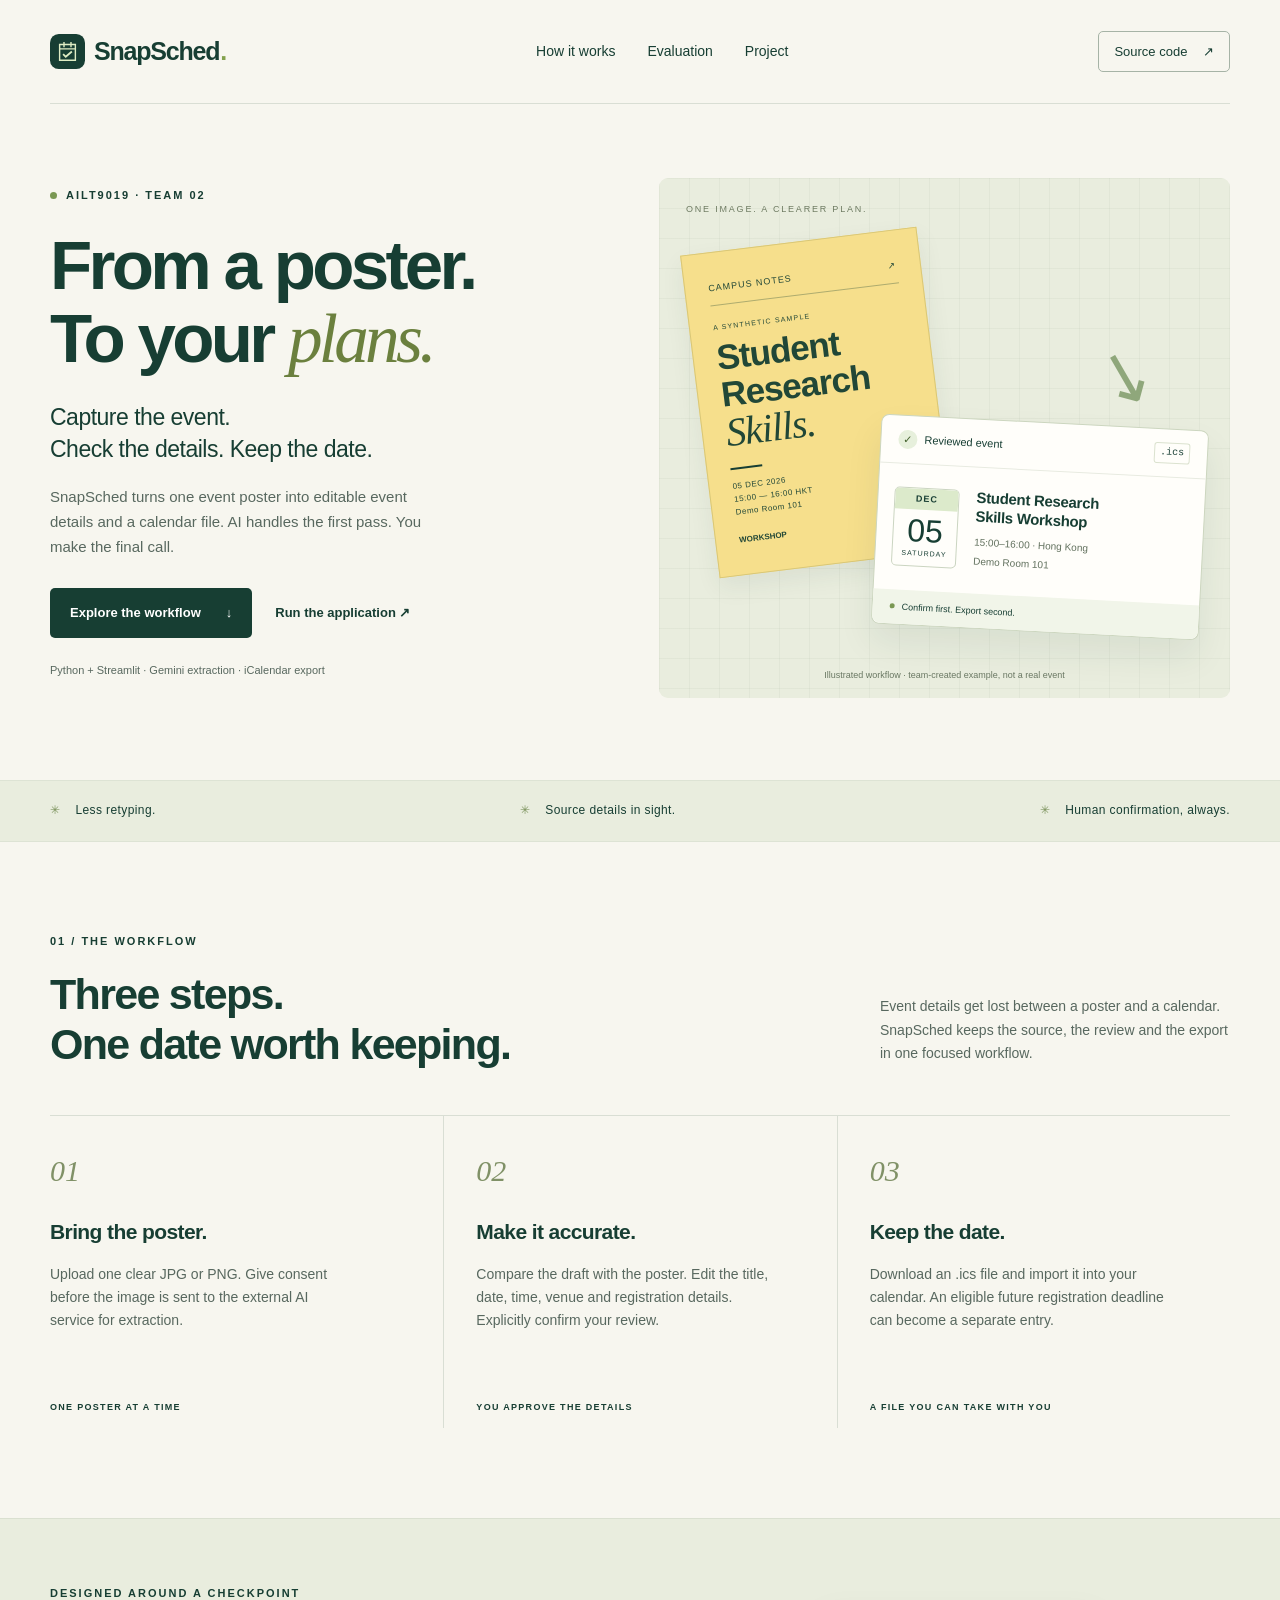
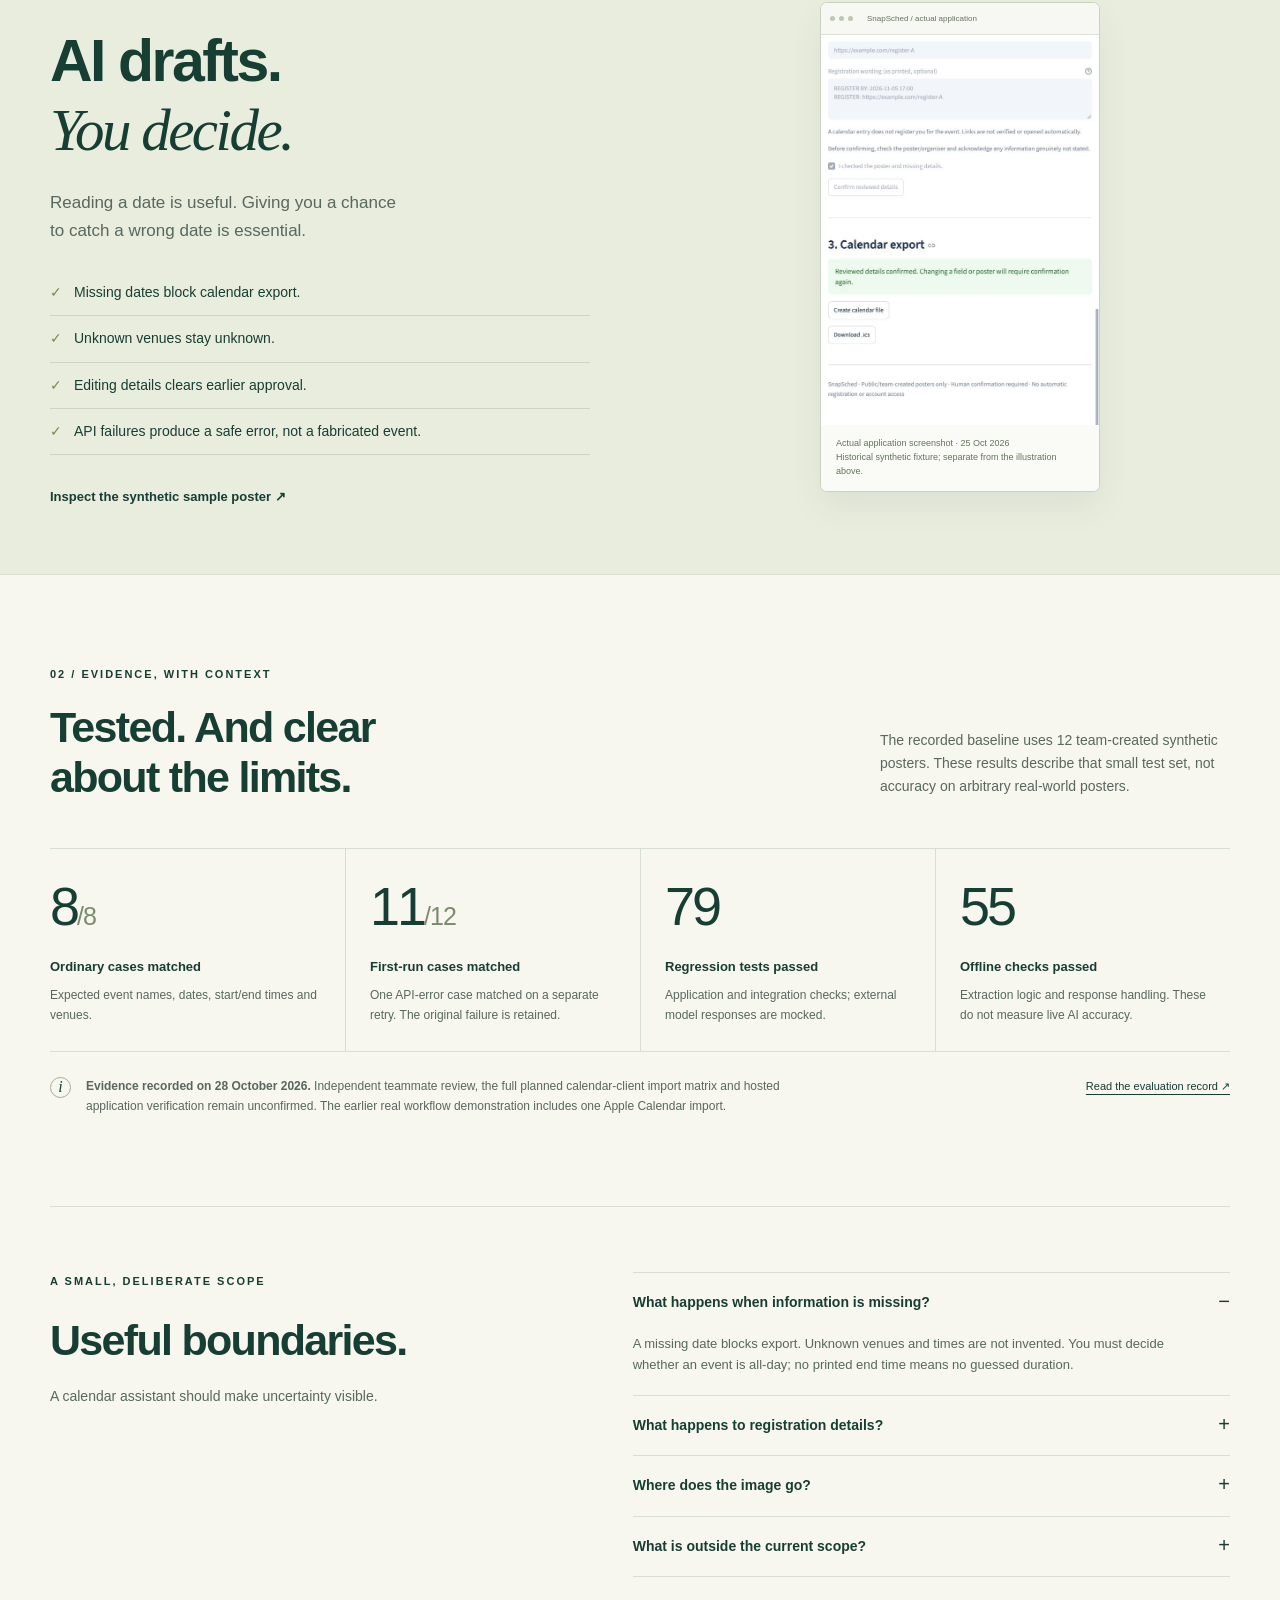
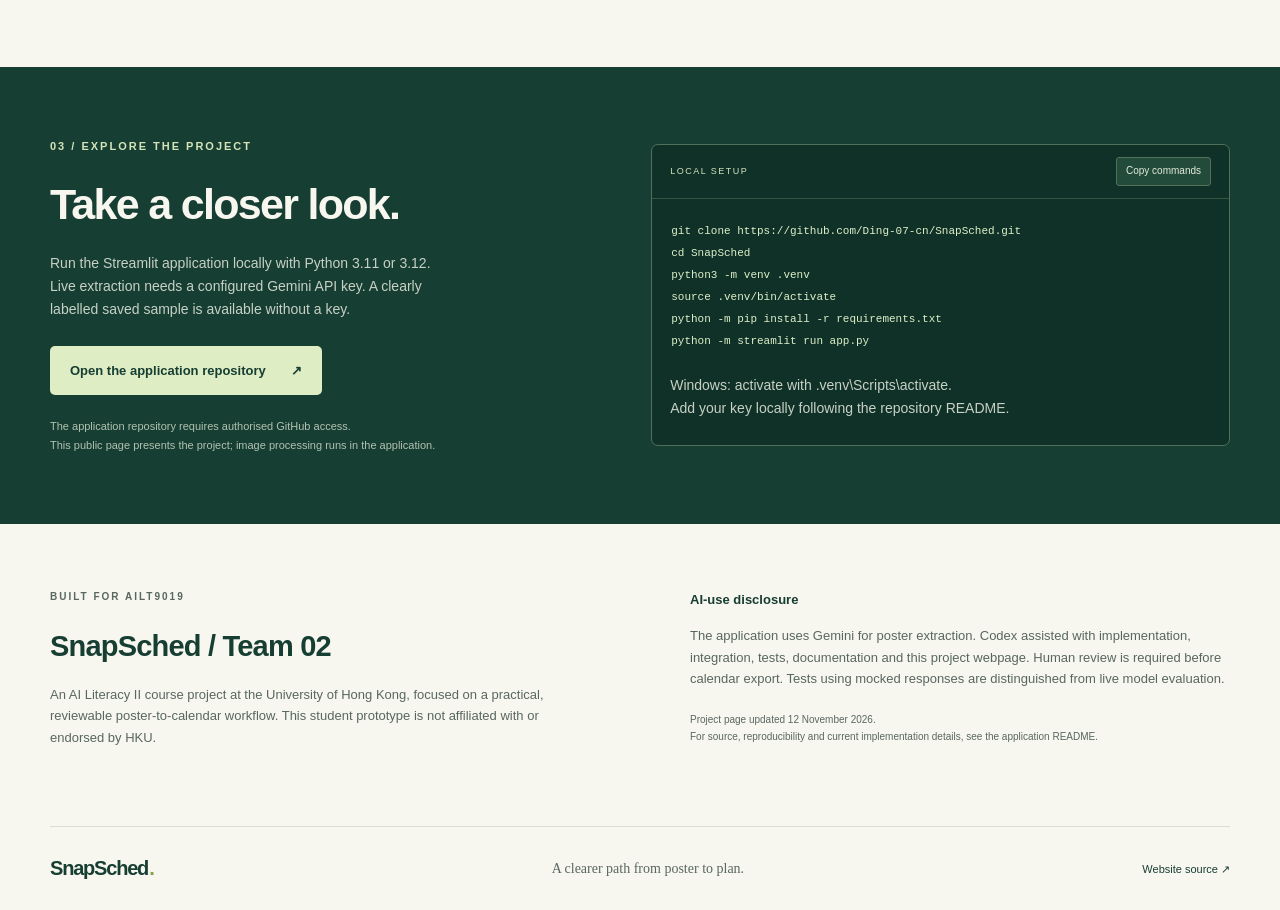
==== index.html @ 672f154a "Publish SnapSched public project website" ====
<!doctype html>
<html lang="en">
<head>
  <meta charset="utf-8">
  <meta name="viewport" content="width=device-width, initial-scale=1">
  <meta name="theme-color" content="#153d32">
  <meta name="description" content="SnapSched turns one event poster into reviewed event details and an importable calendar file. An AILT9019 Team 2 project.">
  <title>SnapSched — From poster to calendar</title>
  <link rel="icon" href="assets/icon.svg" type="image/svg+xml">
  <link rel="stylesheet" href="styles.css">
  <script src="script.js" defer></script>
</head>
<body>
  <a class="skip" href="#main">Skip to content</a>
  <header class="header wrap">
    <a class="brand" href="#" aria-label="SnapSched home"><img src="assets/icon.svg" alt="" width="35" height="35">SnapSched<span class="brand-dot">.</span></a>
    <nav aria-label="Main navigation"><a href="#workflow">How it works</a><a href="#evaluation">Evaluation</a><a href="#project">Project</a></nav>
    <a class="header-link" href="https://github.com/Ding-07-cn/SnapSched" target="_blank" rel="noopener">Source code <span aria-hidden="true">↗</span></a>
  </header>
  <main id="main">
    <section class="hero wrap" aria-labelledby="hero-title">
      <div class="hero-copy">
        <p class="eyebrow"><span class="status-dot"></span> AILT9019 · TEAM 02</p>
        <h1 id="hero-title">From a poster.<br>To your <em>plans.</em></h1>
        <p class="lead">Capture the event.<br>Check the details. Keep the date.</p>
        <p class="intro">SnapSched turns one event poster into editable event details and a calendar file. AI handles the first pass. You make the final call.</p>
        <div class="hero-actions"><a class="button primary" href="#workflow">Explore the workflow <span aria-hidden="true">↓</span></a><a class="text-link" href="#run">Run the application <span aria-hidden="true">↗</span></a></div>
        <p class="fine">Python + Streamlit · Gemini extraction · iCalendar export</p>
      </div>
      <div class="hero-art" aria-label="Illustrated synthetic example: an event poster becomes a reviewed calendar entry">
        <div class="art-grid" aria-hidden="true"></div>
        <span class="art-label">ONE IMAGE. A CLEARER PLAN.</span>
        <button class="poster-card" data-open-poster aria-label="Open the full synthetic sample poster">
          <span class="poster-top">CAMPUS NOTES <span>↗</span></span>
          <span class="poster-kicker">A SYNTHETIC SAMPLE</span>
          <span class="poster-title">Student<br>Research<br><em>Skills.</em></span>
          <span class="poster-rule"></span>
          <span class="poster-meta">05 DEC 2026<br>15:00 — 16:00 HKT<br>Demo Room 101</span>
          <span class="poster-bottom">WORKSHOP <span>+</span></span>
        </button>
        <span class="transfer" aria-hidden="true">↘</span>
        <div class="calendar-card">
          <div class="calendar-top"><span class="check-icon" aria-hidden="true">✓</span> Reviewed event <span class="file-badge">.ics</span></div>
          <div class="calendar-body"><div class="date-tile"><span>DEC</span><strong>05</strong><span>SATURDAY</span></div><div><h2>Student Research<br>Skills Workshop</h2><p>15:00–16:00 · Hong Kong</p><p>Demo Room 101</p></div></div>
          <div class="calendar-footer"><span class="status-dot"></span> Confirm first. Export second.</div>
        </div>
        <p class="art-caption">Illustrated workflow · team-created example, not a real event</p>
      </div>
    </section>
    <div class="principle"><div class="wrap"><span>Less retyping.</span><span>Source details in sight.</span><span>Human confirmation, always.</span></div></div>
    <section class="section wrap" id="workflow" aria-labelledby="workflow-title">
      <div class="section-heading"><div><p class="eyebrow">01 / THE WORKFLOW</p><h2 id="workflow-title">Three steps.<br>One date worth keeping.</h2></div><p>Event details get lost between a poster and a calendar. SnapSched keeps the source, the review and the export in one focused workflow.</p></div>
      <div class="steps">
        <article><span class="step-number">01</span><h3>Bring the poster.</h3><p>Upload one clear JPG or PNG. Give consent before the image is sent to the external AI service for extraction.</p><span class="step-note">ONE POSTER AT A TIME</span></article>
        <article><span class="step-number">02</span><h3>Make it accurate.</h3><p>Compare the draft with the poster. Edit the title, date, time, venue and registration details. Explicitly confirm your review.</p><span class="step-note">YOU APPROVE THE DETAILS</span></article>
        <article><span class="step-number">03</span><h3>Keep the date.</h3><p>Download an .ics file and import it into your calendar. An eligible future registration deadline can become a separate entry.</p><span class="step-note">A FILE YOU CAN TAKE WITH YOU</span></article>
      </div>
    </section>
    <section class="review-section" aria-labelledby="review-title"><div class="wrap review-layout">
      <div class="review-copy"><p class="eyebrow">DESIGNED AROUND A CHECKPOINT</p><h2 id="review-title">AI drafts.<br><em>You decide.</em></h2><p>Reading a date is useful. Giving you a chance to catch a wrong date is essential.</p><ul class="review-list"><li>Missing dates block calendar export.</li><li>Unknown venues stay unknown.</li><li>Editing details clears earlier approval.</li><li>API failures produce a safe error, not a fabricated event.</li></ul><button class="text-link" data-open-poster>Inspect the synthetic sample poster <span aria-hidden="true">↗</span></button></div>
      <figure class="screenshot-frame"><div class="window-strip"><i></i><i></i><i></i><span>SnapSched / actual application</span></div><img src="assets/calendar-export.png" width="630" height="984" loading="lazy" alt="Actual SnapSched interface showing a checked review acknowledgement, confirmed calendar export, and Download .ics button."><figcaption>Actual application screenshot · 25 Oct 2026<br>Historical synthetic fixture; separate from the illustration above.</figcaption></figure>
    </div></section>
    <section class="section wrap" id="evaluation" aria-labelledby="evaluation-title">
      <div class="section-heading"><div><p class="eyebrow">02 / EVIDENCE, WITH CONTEXT</p><h2 id="evaluation-title">Tested. And clear<br>about the limits.</h2></div><p>The recorded baseline uses 12 team-created synthetic posters. These results describe that small test set, not accuracy on arbitrary real-world posters.</p></div>
      <div class="results"><article><strong>8<span>/8</span></strong><h3>Ordinary cases matched</h3><p>Expected event names, dates, start/end times and venues.</p></article><article><strong>11<span>/12</span></strong><h3>First-run cases matched</h3><p>One API-error case matched on a separate retry. The original failure is retained.</p></article><article><strong>79</strong><h3>Regression tests passed</h3><p>Application and integration checks; external model responses are mocked.</p></article><article><strong>55</strong><h3>Offline checks passed</h3><p>Extraction logic and response handling. These do not measure live AI accuracy.</p></article></div>
      <div class="evidence-note"><span class="note-mark" aria-hidden="true">i</span><p><strong>Evidence recorded on 28 October 2026.</strong> Independent teammate review, the full planned calendar-client import matrix and hosted application verification remain unconfirmed. The earlier real workflow demonstration includes one Apple Calendar import.</p><a href="https://github.com/Ding-07-cn/SnapSched/blob/main/evaluation/results/README.md" target="_blank" rel="noopener">Read the evaluation record ↗</a></div>
    </section>
    <section class="section boundaries wrap" aria-labelledby="boundaries-title"><div><p class="eyebrow">A SMALL, DELIBERATE SCOPE</p><h2 id="boundaries-title">Useful boundaries.</h2><p class="boundary-intro">A calendar assistant should make uncertainty visible.</p></div><div class="accordions"><details open><summary>What happens when information is missing?</summary><p>A missing date blocks export. Unknown venues and times are not invented. You must decide whether an event is all-day; no printed end time means no guessed duration.</p></details><details><summary>What happens to registration details?</summary><p>Future registration deadlines can become separate calendar entries. Expired deadlines do not generate reminders. Creating a calendar entry does not register you for an event. QR codes require a manual check.</p></details><details><summary>Where does the image go?</summary><p>Live extraction sends a compressed image to the Gemini API. The app does not intentionally save uploads to its own database, but provider and hosting data policies still apply. Use public or synthetic posters. Clearing the session cannot erase downloaded files or provider records.</p></details><details><summary>What is outside the current scope?</summary><p>One event per image, single-day events and Hong Kong time. No calendar account access, automatic sync, mailbox scraping or automatic registration. Calendar import and alarm behaviour depend on the client.</p></details></div></section>
    <section class="run-section" id="run" aria-labelledby="run-title"><div class="wrap run-layout"><div><p class="eyebrow">03 / EXPLORE THE PROJECT</p><h2 id="run-title">Take a closer look.</h2><p>Run the Streamlit application locally with Python 3.11 or 3.12. Live extraction needs a configured Gemini API key. A clearly labelled saved sample is available without a key.</p><a class="button light" href="https://github.com/Ding-07-cn/SnapSched" target="_blank" rel="noopener">Open the application repository <span aria-hidden="true">↗</span></a><p class="run-fine">The application repository requires authorised GitHub access.<br>This public page presents the project; image processing runs in the application.</p></div><div class="terminal"><div class="terminal-heading"><span>LOCAL SETUP</span><button id="copy-setup" type="button">Copy commands</button></div><pre><code id="setup-commands">git clone https://github.com/Ding-07-cn/SnapSched.git
cd SnapSched
python3 -m venv .venv
source .venv/bin/activate
python -m pip install -r requirements.txt
python -m streamlit run app.py</code></pre><p>Windows: activate with .venv\Scripts\activate.<br>Add your key locally following the repository README.</p><p id="copy-status" role="status" aria-live="polite"></p></div></div></section>
    <section class="project-section wrap" id="project" aria-labelledby="project-title"><div><p class="eyebrow">BUILT FOR AILT9019</p><h2 id="project-title">SnapSched / Team 02</h2><p>An AI Literacy II course project at the University of Hong Kong, focused on a practical, reviewable poster-to-calendar workflow. This student prototype is not affiliated with or endorsed by HKU.</p></div><div class="disclosure"><h3>AI-use disclosure</h3><p>The application uses Gemini for poster extraction. Codex assisted with implementation, integration, tests, documentation and this project webpage. Human review is required before calendar export. Tests using mocked responses are distinguished from live model evaluation.</p><p class="fine">Project page updated 12 November 2026.<br>For source, reproducibility and current implementation details, see the application README.</p></div></section>
  </main>
  <footer class="wrap footer"><a class="brand" href="#">SnapSched<span class="brand-dot">.</span></a><p>A clearer path from poster to plan.</p><a href="https://github.com/gejiayu202509-maker/snapsched-web" target="_blank" rel="noopener">Website source ↗</a></footer>
  <dialog id="poster-dialog" aria-labelledby="poster-dialog-title"><div class="dialog-heading"><h2 id="poster-dialog-title">Synthetic sample poster</h2><button id="close-poster" type="button" aria-label="Close sample poster">✕</button></div><p>Team-created UI fixture. This is not a real event or live AI result.</p><img src="assets/sample-poster.png" alt="Synthetic Student Research Skills Workshop poster: 5 December 2026, 15:00–16:00 HKT, Demo Room 101; register by 3 December at 18:00."></dialog>
</body>
</html>
---- styles.css ----
:root{--ink:#173e33;--muted:#58685f;--paper:#f7f6ef;--line:#d9ded4;--lime:#d5ebad;--serif:Georgia,'Times New Roman',serif}*{box-sizing:border-box}html{scroll-behavior:smooth;scroll-padding-top:28px}body{margin:0;color:var(--ink);background:var(--paper);font-size:16px;font-family:-apple-system,BlinkMacSystemFont,'Segoe UI',sans-serif;line-height:1.65}a{color:inherit;text-decoration:none}button{font:inherit;color:inherit;cursor:pointer}img{max-width:100%;height:auto;display:block}button,a{-webkit-tap-highlight-color:transparent}a:focus-visible,button:focus-visible,summary:focus-visible{outline:3px solid #b07527;outline-offset:5px}button:disabled{cursor:default}.wrap{width:min(1180px,calc(100% - 80px));margin-inline:auto}.skip{position:absolute;top:-80px;background:var(--ink);color:white;padding:10px;z-index:10}.skip:focus{top:10px}.header{height:104px;display:flex;align-items:center;justify-content:space-between;border-bottom:1px solid var(--line)}.brand{font-weight:750;font-size:25px;letter-spacing:-1.2px;display:flex;align-items:center;gap:9px}.brand-dot{color:#83a14d;margin-left:-8px}.header nav{display:flex;gap:32px;font-size:14px}.header nav a:hover,.text-link:hover{color:#597c39}.header-link{font-size:13px;border:1px solid #a6b3a6;padding:9px 15px;border-radius:5px}.header-link span{margin-left:12px}.hero{display:grid;grid-template-columns:1fr 1fr;gap:38px;padding-block:74px 82px;align-items:center}.eyebrow{font-size:11px;font-weight:700;letter-spacing:2px;margin:0 0 25px;display:flex;align-items:center;gap:9px}.status-dot{display:inline-block;width:7px;height:7px;background:#7a9853;border-radius:100%;flex-shrink:0}h1,h2,h3,p{margin-top:0}h1{font-size:clamp(52px,5.4vw,76px);line-height:1.06;letter-spacing:-3.7px;font-weight:550;margin-bottom:25px}em{font-family:var(--serif);font-weight:400}h1 em{color:#6b803e}.lead{font-size:23px;line-height:1.4;letter-spacing:-.5px;margin-bottom:20px}.intro{font-size:15px;max-width:390px;color:var(--muted);margin-bottom:29px}.hero-actions{display:flex;align-items:center;gap:23px;flex-wrap:wrap}.button{display:inline-flex;align-items:center;gap:25px;padding:13px 19px;border-radius:5px;font-size:13px;font-weight:600;border:1px solid transparent;transition:transform .16s,background .16s}.button:hover{transform:translateY(-2px)}.primary{background:var(--ink);color:#fff}.primary:hover{background:#2c5747}.text-link{font-size:13px;font-weight:600;background:none;border:0;padding:0}.fine{color:var(--muted);font-size:11px;margin-top:23px}.hero-art{height:520px;position:relative;background:#e9edde;border-radius:9px;overflow:hidden}.art-grid{position:absolute;inset:0;background-image:linear-gradient(#71846910 1px,transparent 1px),linear-gradient(90deg,#71846910 1px,transparent 1px);background-size:30px 30px}.art-label{position:absolute;top:24px;left:27px;font-size:9px;letter-spacing:1.8px;color:#6d7a61}.poster-card{position:absolute;left:40px;top:62px;width:238px;height:325px;transform:rotate(-7deg);background:#f6df8c;color:#214737;padding:20px 23px;text-align:left;border:1px solid #d9c777;box-shadow:0 10px 25px #24433013;transition:transform .2s}.poster-card:hover{transform:rotate(-4deg) translateY(-3px)}.poster-top{display:flex;justify-content:space-between;font-size:9px;letter-spacing:1px;border-bottom:1px solid #264b3859;padding-bottom:9px}.poster-kicker{display:block;font-size:7px;letter-spacing:1.2px;margin-block:16px 7px}.poster-title{display:block;font-size:35px;line-height:1.04;font-weight:650;letter-spacing:-1px}.poster-title em{font-size:40px}.poster-rule{display:block;width:32px;height:2px;background:var(--ink);margin-block:14px 10px}.poster-meta{font-size:8px;line-height:1.65;display:block;letter-spacing:.5px}.poster-bottom{display:flex;justify-content:space-between;margin-top:15px;font-size:8px;font-weight:600}.transfer{position:absolute;right:75px;top:140px;font-size:70px;font-family:var(--serif);color:#8fa77b;transform:rotate(15deg)}.calendar-card{position:absolute;bottom:66px;right:26px;width:328px;background:#fffefa;border:1px solid #ccd6bf;border-radius:8px;box-shadow:0 18px 35px #173e3314;transform:rotate(3deg)}.calendar-top{display:flex;align-items:center;gap:7px;padding:13px 17px;border-bottom:1px solid #e8ebe1;font-size:11px}.check-icon{background:#e7f0dc;color:#45632f;border-radius:100%;display:inline-grid;place-items:center;width:19px;height:19px;font-size:11px}.file-badge{margin-left:auto;border:1px solid #dbe2cf;border-radius:3px;padding:1px 5px;font-family:monospace;font-size:10px}.calendar-body{padding:20px 16px;display:flex;gap:17px;align-items:center}.date-tile{width:65px;flex-shrink:0;text-align:center;border:1px solid #cbd5c1;border-radius:5px;overflow:hidden;line-height:1.2;padding-bottom:7px}.date-tile span{display:block;font-size:7px;letter-spacing:1px}.date-tile span:first-child{background:#dceacb;padding:5px;margin-bottom:2px;font-size:9px;font-weight:700}.date-tile strong{display:block;font-size:32px;font-weight:500}.calendar-body h2{font-size:15px;line-height:1.3;letter-spacing:-.3px;margin:0 0 8px}.calendar-body p{font-size:10px;margin:3px 0;color:#62715e}.calendar-footer{padding:10px 17px;background:#f1f5e9;font-size:9px;display:flex;align-items:center;gap:7px;border-radius:0 0 8px 8px}.calendar-footer .status-dot{width:5px;height:5px}.art-caption{position:absolute;bottom:15px;margin:0;left:0;right:0;text-align:center;font-size:9px;color:#6a7863}.principle{background:#e9edde;border-block:1px solid #dde3d4}.principle .wrap{display:flex;justify-content:space-between;padding-block:20px;font-size:12px;letter-spacing:.4px}.principle span:before{content:'✳';margin-right:15px;color:#7e945e}.section{padding-block:90px}.section-heading{display:flex;justify-content:space-between;gap:70px;align-items:flex-end;margin-bottom:45px}.section-heading .eyebrow{margin-bottom:20px}h2{font-size:43px;line-height:1.16;letter-spacing:-1.7px;font-weight:550;margin-bottom:0}.section-heading>p{max-width:350px;font-size:14px;color:var(--muted);margin:0 0 5px}.steps{display:grid;grid-template-columns:repeat(3,1fr);border-top:1px solid var(--line)}.steps article{padding:30px 30px 10px 0}.steps article+article{border-left:1px solid var(--line);padding-left:32px}.step-number{font-family:var(--serif);font-style:italic;font-size:30px;color:#809167}.steps h3{font-size:21px;font-weight:600;letter-spacing:-.6px;margin:20px 0 13px}.steps p{font-size:14px;color:var(--muted);min-height:115px;max-width:295px}.step-note{font-size:9px;letter-spacing:1.3px;font-weight:600}.review-section{background:#e9edde;border-block:1px solid #dae0d0}.review-layout{display:grid;grid-template-columns:1fr 1fr;gap:100px;align-items:center;padding-block:65px}.review-copy h2{font-size:59px;letter-spacing:-2.5px;margin-bottom:25px}.review-copy>p:not(.eyebrow){font-size:17px;max-width:360px;color:var(--muted)}.review-list{list-style:none;padding:0;margin-block:25px 28px;font-size:14px}.review-list li{border-bottom:1px solid #cbd5c2;padding:11px 0;display:flex;gap:12px}.review-list li:before{content:'✓';color:#718d4b}.screenshot-frame{margin:0 auto;width:280px;overflow:hidden;box-shadow:0 15px 35px #173e3310;border-radius:7px;border:1px solid #c8d3c0;background:#fff}.window-strip{display:flex;gap:4px;align-items:center;background:#f7f8f3;border-bottom:1px solid #dce2d6;padding:9px}.window-strip i{width:5px;height:5px;border-radius:50%;background:#bdc8b3}.window-strip span{font-size:8px;margin-left:10px;color:#677260}.screenshot-frame>img{width:100%;height:390px;object-fit:cover;object-position:center 46%}.screenshot-frame figcaption{font-size:9px;line-height:1.55;padding:12px 15px;color:#63735b;background:#fafbf7}.results{display:grid;grid-template-columns:repeat(4,1fr);border-block:1px solid var(--line)}.results article{padding:25px 24px 25px 0}.results article+article{border-left:1px solid var(--line);padding-left:24px}.results strong{font-size:54px;letter-spacing:-3px;line-height:1.2;font-weight:450}.results strong span{font-size:25px;letter-spacing:-1px;color:#7c8b70}.results h3{font-size:13px;margin:17px 0 9px;font-weight:650}.results p{font-size:12px;color:var(--muted);margin:0}.evidence-note{display:flex;align-items:flex-start;gap:15px;margin-top:25px}.note-mark{font:italic 16px var(--serif);border:1px solid #a2af95;border-radius:50%;width:21px;height:21px;display:grid;place-items:center;flex-shrink:0}.evidence-note p{font-size:12px;color:var(--muted);max-width:700px;margin:0}.evidence-note a{font-size:11px;text-decoration:underline;text-underline-offset:4px;margin-left:auto;max-width:155px;flex-shrink:0}.boundaries{display:grid;grid-template-columns:1fr 1.2fr;gap:85px;border-top:1px solid var(--line);padding-top:65px}.boundary-intro{font-size:14px;color:var(--muted);margin-top:20px}.accordions details{border-bottom:1px solid var(--line)}.accordions details:first-child{border-top:1px solid var(--line)}summary{padding:18px 24px 18px 0;font-size:14px;font-weight:600;cursor:pointer;position:relative;list-style:none}summary::-webkit-details-marker{display:none}summary:after{content:'+';position:absolute;right:0;font-weight:400;font-size:20px;top:12px}details[open] summary:after{content:'−'}.accordions p{font-size:13px;color:var(--muted);margin:0 25px 20px 0}.run-section{background:#173e33;color:#f7f6ef;padding-block:70px}.run-layout{display:grid;grid-template-columns:1fr 1.1fr;gap:75px;align-items:center}.run-section .eyebrow{color:#d3e4b9}.run-layout>div>p:not(.eyebrow){max-width:400px;font-size:14px;color:#c7d1c6;margin-block:22px 25px}.light{background:#dfedc4;color:var(--ink)}.run-layout .run-fine{font-size:11px!important;color:#b1c2b2!important;margin-bottom:0!important}.terminal{border:1px solid #50705b;background:#103127;border-radius:7px;overflow:hidden}.terminal-heading{display:flex;justify-content:space-between;align-items:center;padding:12px 18px;border-bottom:1px solid #365645;font-size:9px;letter-spacing:1.5px;color:#d2e3be}.terminal-heading button{font-size:10px;letter-spacing:0;background:#234b3b;border:1px solid #54715a;border-radius:3px;padding:5px 9px;color:#e3ebdc}.terminal pre{font-size:11px;line-height:2;overflow-x:auto;padding:10px 19px 0;color:#def0ca;tab-size:2}.terminal>p{font-size:10px;color:#acbfae;margin:18px}.terminal #copy-status:empty{display:none}.project-section{padding-block:65px;display:grid;grid-template-columns:1fr 1fr;gap:100px}.project-section h2{font-size:29px;letter-spacing:-.8px;margin-bottom:20px}.project-section p{font-size:13px;color:var(--muted)}.project-section .eyebrow{font-size:10px}.disclosure h3{font-size:13px;font-weight:650;margin-bottom:15px}.disclosure .fine{font-size:10px}.footer{display:flex;align-items:center;justify-content:space-between;border-top:1px solid var(--line);padding-block:25px}.footer .brand{font-size:20px}.footer p{font-family:var(--serif);font-size:14px;color:var(--muted);margin:0}.footer>a:last-child{font-size:11px}dialog{border:1px solid #ced8c4;border-radius:10px;padding:22px;width:min(650px,calc(100% - 32px));max-height:90vh;color:var(--ink);background:var(--paper)}dialog::backdrop{background:#09261ee0;backdrop-filter:blur(4px)}.dialog-heading{display:flex;justify-content:space-between;gap:20px;align-items:center}.dialog-heading h2{font-size:21px;letter-spacing:-.5px}.dialog-heading button{border:1px solid var(--line);background:transparent;border-radius:4px;width:34px;height:34px}dialog p{font-size:12px;color:var(--muted);margin-top:12px}dialog img{border-radius:4px}
@media(min-width:1450px){.hero{padding-block:95px 100px}.hero-art{height:550px}.poster-card{left:50px;top:70px}.calendar-card{bottom:80px}}
@media(max-width:1000px){.wrap{width:calc(100% - 48px)}.hero{gap:20px;padding-block:55px}h1{font-size:59px;letter-spacing:-3px}.hero-art{height:480px}.poster-card{left:25px;width:218px}.calendar-card{width:290px;right:16px;bottom:58px}.calendar-body{gap:12px;padding:17px 13px}.calendar-body h2{font-size:13px}.transfer{right:35px}.section-heading{gap:35px}.review-layout{gap:45px}.run-layout{gap:35px}.terminal pre{font-size:10px}.project-section{gap:55px}.steps p{min-height:145px}.results strong{font-size:47px}.results article{padding-right:17px}.results article+article{padding-left:17px}}
@media(max-width:700px){.wrap{width:calc(100% - 40px)}.header{height:78px}.brand{font-size:23px}.brand img{width:30px;height:30px}.header nav{gap:18px;font-size:12px}.header nav a:last-child{display:none}.header-link{display:none}.hero{grid-template-columns:1fr;padding-block:43px 35px;gap:35px}.hero .eyebrow{margin-bottom:22px}h1{font-size:61px;letter-spacing:-3.2px;line-height:1.03}.lead{font-size:21px}.intro{font-size:14px;max-width:100%}.hero-actions{gap:17px}.hero-art{height:460px;max-width:500px;width:100%;margin:auto}.poster-card{top:60px;left:35px;width:223px;height:308px}.calendar-card{width:280px;right:19px;bottom:50px}.art-label{font-size:8px}.art-caption{font-size:8px;bottom:13px}.poster-title{font-size:32px}.poster-title em{font-size:36px}.poster-bottom{margin-top:11px}.transfer{top:110px;right:26px}.principle .wrap{font-size:10px;gap:14px;justify-content:center;text-align:center}.principle span:before{display:block;margin:0 0 5px}.section{padding-block:55px}.section-heading{display:block;margin-bottom:30px}.section-heading>p{max-width:100%;margin-top:23px;font-size:13px}h2{font-size:36px;letter-spacing:-1.3px}.eyebrow{font-size:10px;letter-spacing:1.7px}.steps{grid-template-columns:1fr}.steps article{padding:21px 0!important;border-left:0!important;border-bottom:1px solid var(--line);position:relative;padding-left:55px!important}.step-number{position:absolute;left:0;top:24px;font-size:27px}.steps h3{margin:5px 0 10px;font-size:20px}.steps p{min-height:0;max-width:100%;font-size:13px;margin-bottom:18px}.step-note{font-size:8px}.review-layout{grid-template-columns:1fr;gap:35px;padding-block:48px}.review-copy h2{font-size:48px}.review-copy>p:not(.eyebrow){font-size:15px}.review-list{font-size:13px}.screenshot-frame{width:290px;max-width:100%}.results{grid-template-columns:1fr 1fr}.results article{padding:23px 17px!important;border-left:0!important}.results article:nth-child(even){border-left:1px solid var(--line)!important}.results article:nth-child(n+3){border-top:1px solid var(--line)}.results strong{font-size:48px}.results h3{font-size:12px}.results p{font-size:11px}.evidence-note{flex-wrap:wrap;gap:10px}.evidence-note p{flex:1;font-size:11px}.evidence-note a{margin-left:31px;max-width:none;font-size:11px}.boundaries{display:block;padding-top:45px}.accordions{margin-top:26px}summary{font-size:13px}.run-section{padding-block:50px}.run-layout{grid-template-columns:1fr;gap:30px}.run-section h2{font-size:36px}.run-layout>div>p:not(.eyebrow){max-width:100%;font-size:13px}.terminal pre{font-size:10px}.terminal-heading{padding:12px}.terminal>p{font-size:10px}.project-section{grid-template-columns:1fr;gap:22px;padding-block:45px}.project-section h2{font-size:27px}.project-section p{font-size:12px}.footer{flex-wrap:wrap;gap:15px}.footer p{display:none}.footer>a:last-child{font-size:10px}}
@media(prefers-reduced-motion:reduce){html{scroll-behavior:auto}.button,.poster-card{transition:none}}
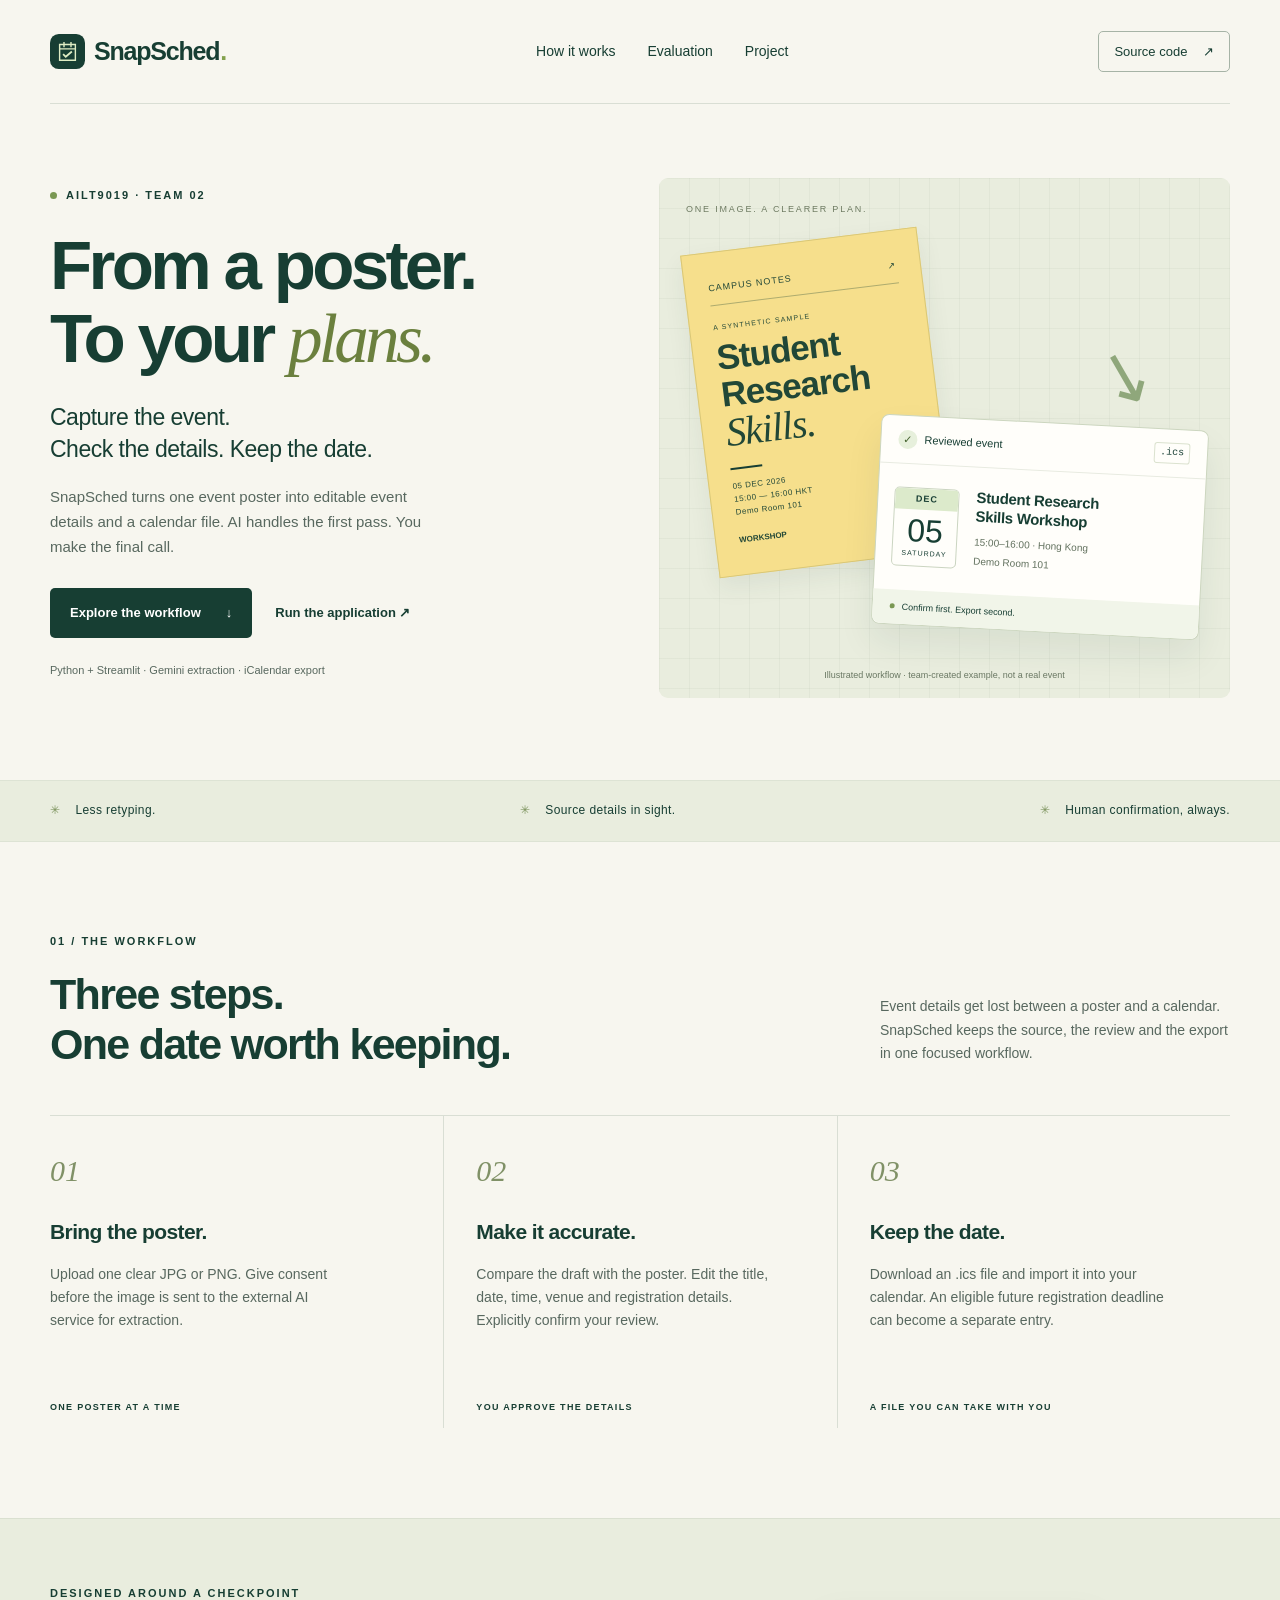
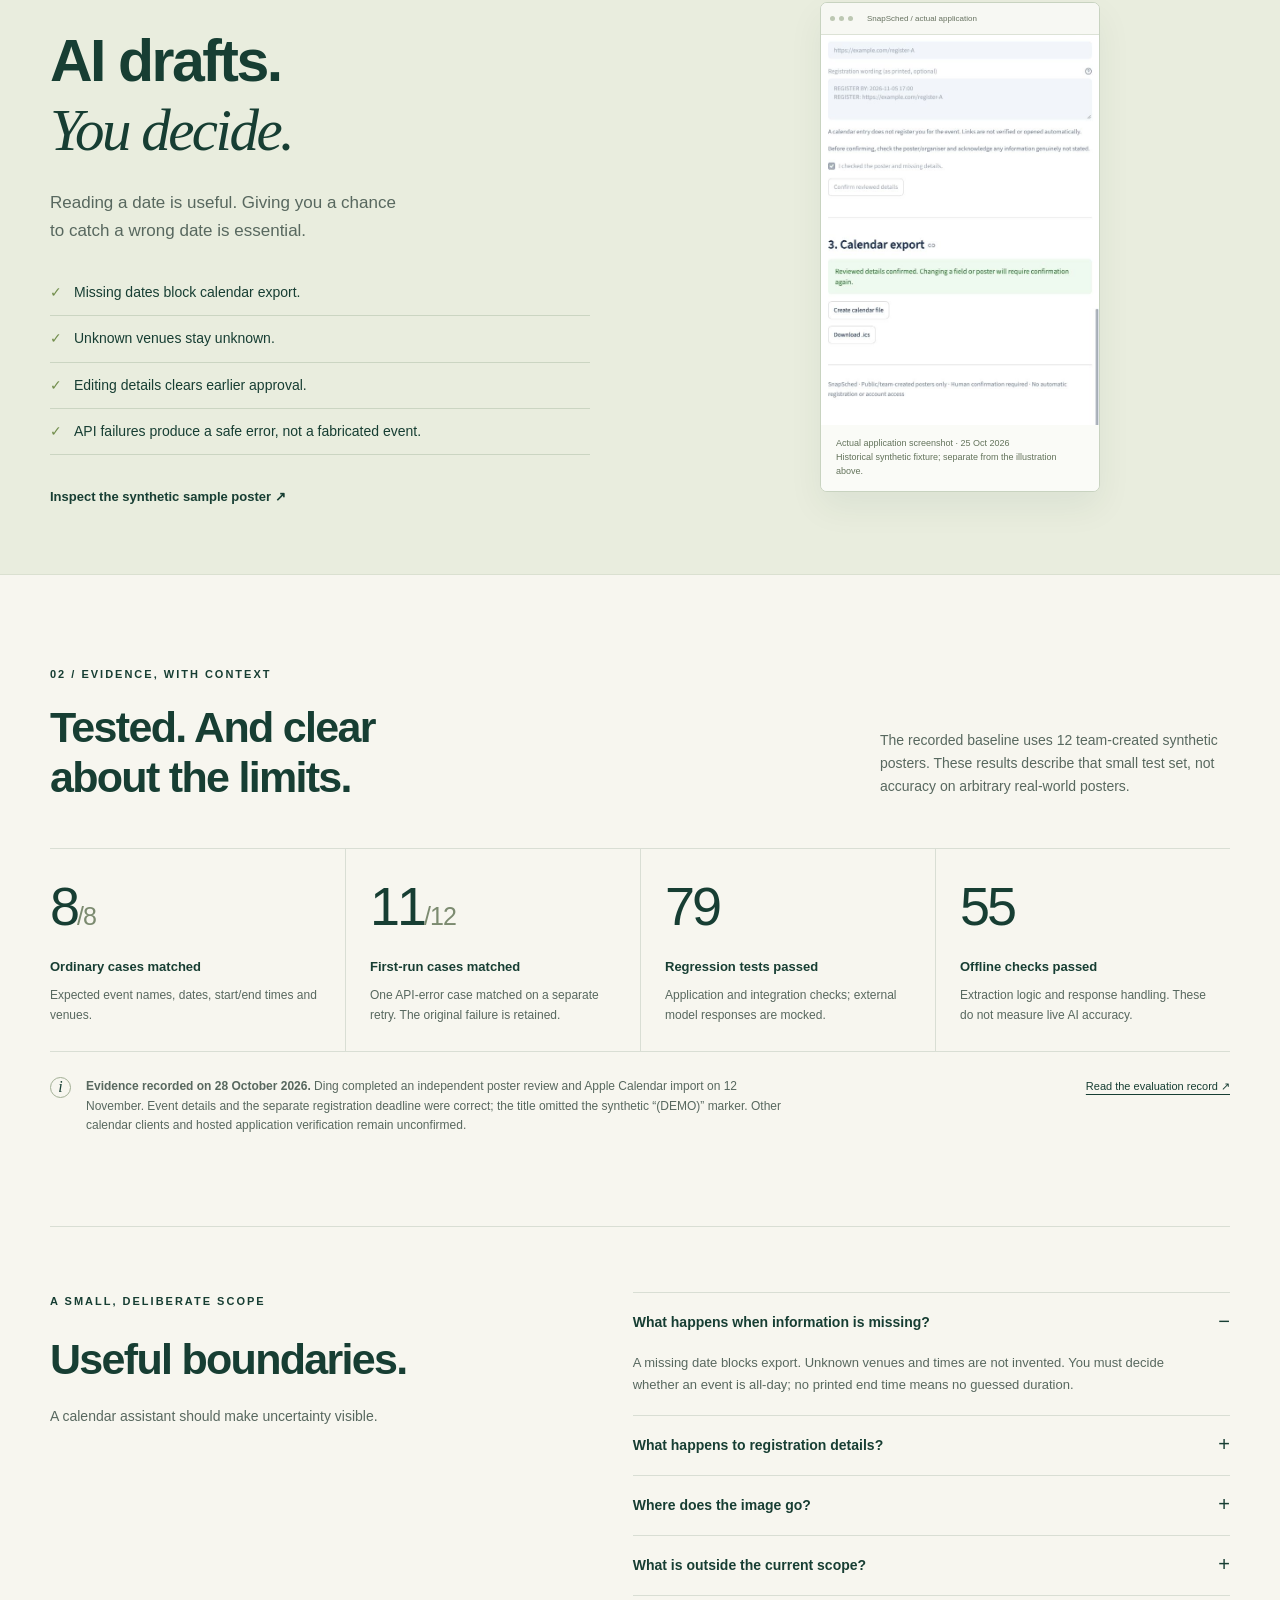
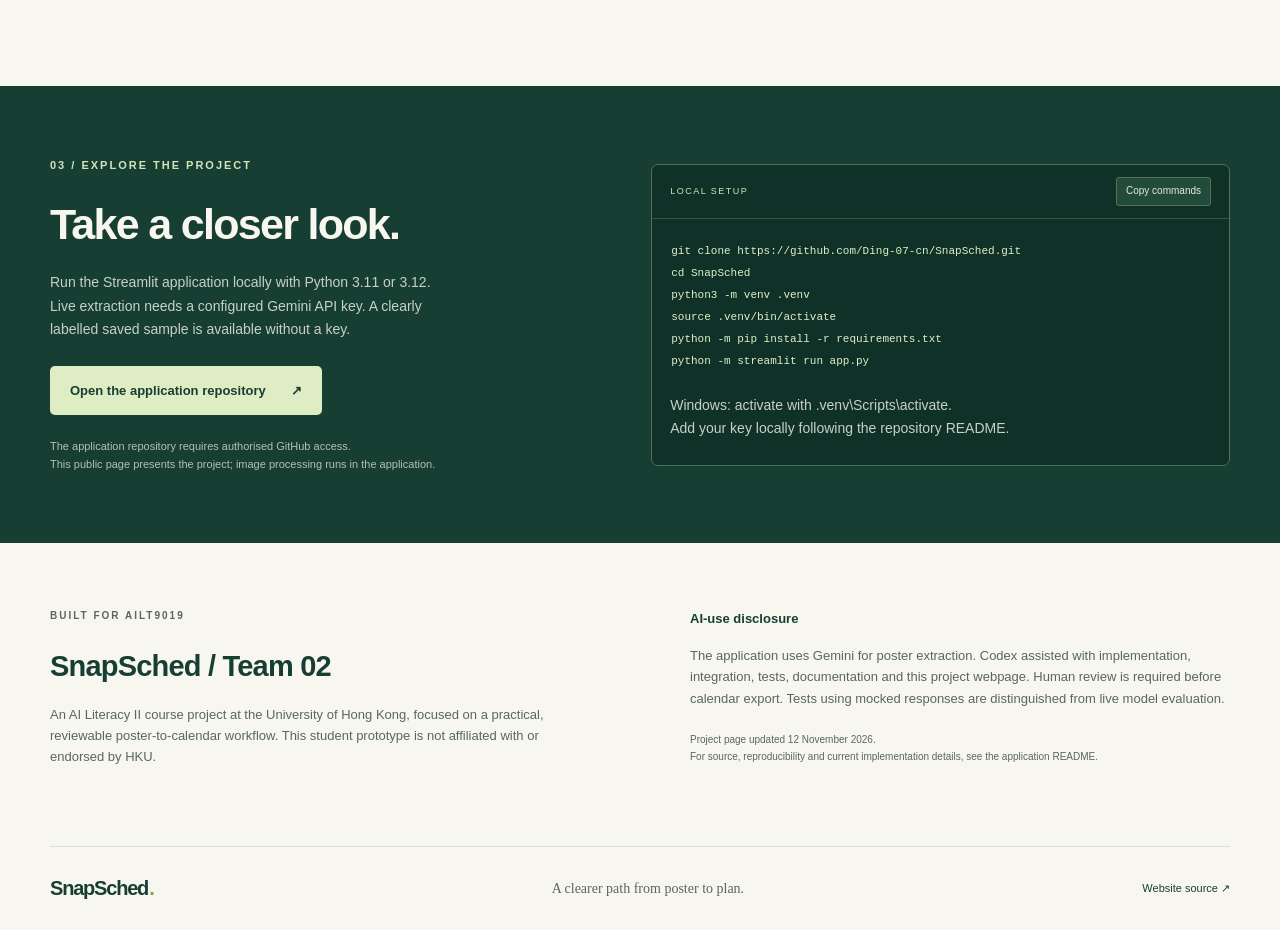
==== commit c50f0ac2: "Add four-speaker recording visuals and update independent review evidence" ====
--- a/index.html
+++ b/index.html
@@ -63,7 +63,7 @@
     <section class="section wrap" id="evaluation" aria-labelledby="evaluation-title">
       <div class="section-heading"><div><p class="eyebrow">02 / EVIDENCE, WITH CONTEXT</p><h2 id="evaluation-title">Tested. And clear<br>about the limits.</h2></div><p>The recorded baseline uses 12 team-created synthetic posters. These results describe that small test set, not accuracy on arbitrary real-world posters.</p></div>
       <div class="results"><article><strong>8<span>/8</span></strong><h3>Ordinary cases matched</h3><p>Expected event names, dates, start/end times and venues.</p></article><article><strong>11<span>/12</span></strong><h3>First-run cases matched</h3><p>One API-error case matched on a separate retry. The original failure is retained.</p></article><article><strong>79</strong><h3>Regression tests passed</h3><p>Application and integration checks; external model responses are mocked.</p></article><article><strong>55</strong><h3>Offline checks passed</h3><p>Extraction logic and response handling. These do not measure live AI accuracy.</p></article></div>
-      <div class="evidence-note"><span class="note-mark" aria-hidden="true">i</span><p><strong>Evidence recorded on 28 October 2026.</strong> Independent teammate review, the full planned calendar-client import matrix and hosted application verification remain unconfirmed. The earlier real workflow demonstration includes one Apple Calendar import.</p><a href="https://github.com/Ding-07-cn/SnapSched/blob/main/evaluation/results/README.md" target="_blank" rel="noopener">Read the evaluation record ↗</a></div>
+      <div class="evidence-note"><span class="note-mark" aria-hidden="true">i</span><p><strong>Evidence recorded on 28 October 2026.</strong> Ding completed an independent poster review and Apple Calendar import on 12 November. Event details and the separate registration deadline were correct; the title omitted the synthetic “(DEMO)” marker. Other calendar clients and hosted application verification remain unconfirmed.</p><a href="https://github.com/Ding-07-cn/SnapSched/blob/main/evaluation/results/README.md" target="_blank" rel="noopener">Read the evaluation record ↗</a></div>
     </section>
     <section class="section boundaries wrap" aria-labelledby="boundaries-title"><div><p class="eyebrow">A SMALL, DELIBERATE SCOPE</p><h2 id="boundaries-title">Useful boundaries.</h2><p class="boundary-intro">A calendar assistant should make uncertainty visible.</p></div><div class="accordions"><details open><summary>What happens when information is missing?</summary><p>A missing date blocks export. Unknown venues and times are not invented. You must decide whether an event is all-day; no printed end time means no guessed duration.</p></details><details><summary>What happens to registration details?</summary><p>Future registration deadlines can become separate calendar entries. Expired deadlines do not generate reminders. Creating a calendar entry does not register you for an event. QR codes require a manual check.</p></details><details><summary>Where does the image go?</summary><p>Live extraction sends a compressed image to the Gemini API. The app does not intentionally save uploads to its own database, but provider and hosting data policies still apply. Use public or synthetic posters. Clearing the session cannot erase downloaded files or provider records.</p></details><details><summary>What is outside the current scope?</summary><p>One event per image, single-day events and Hong Kong time. No calendar account access, automatic sync, mailbox scraping or automatic registration. Calendar import and alarm behaviour depend on the client.</p></details></div></section>
     <section class="run-section" id="run" aria-labelledby="run-title"><div class="wrap run-layout"><div><p class="eyebrow">03 / EXPLORE THE PROJECT</p><h2 id="run-title">Take a closer look.</h2><p>Run the Streamlit application locally with Python 3.11 or 3.12. Live extraction needs a configured Gemini API key. A clearly labelled saved sample is available without a key.</p><a class="button light" href="https://github.com/Ding-07-cn/SnapSched" target="_blank" rel="noopener">Open the application repository <span aria-hidden="true">↗</span></a><p class="run-fine">The application repository requires authorised GitHub access.<br>This public page presents the project; image processing runs in the application.</p></div><div class="terminal"><div class="terminal-heading"><span>LOCAL SETUP</span><button id="copy-setup" type="button">Copy commands</button></div><pre><code id="setup-commands">git clone https://github.com/Ding-07-cn/SnapSched.git
